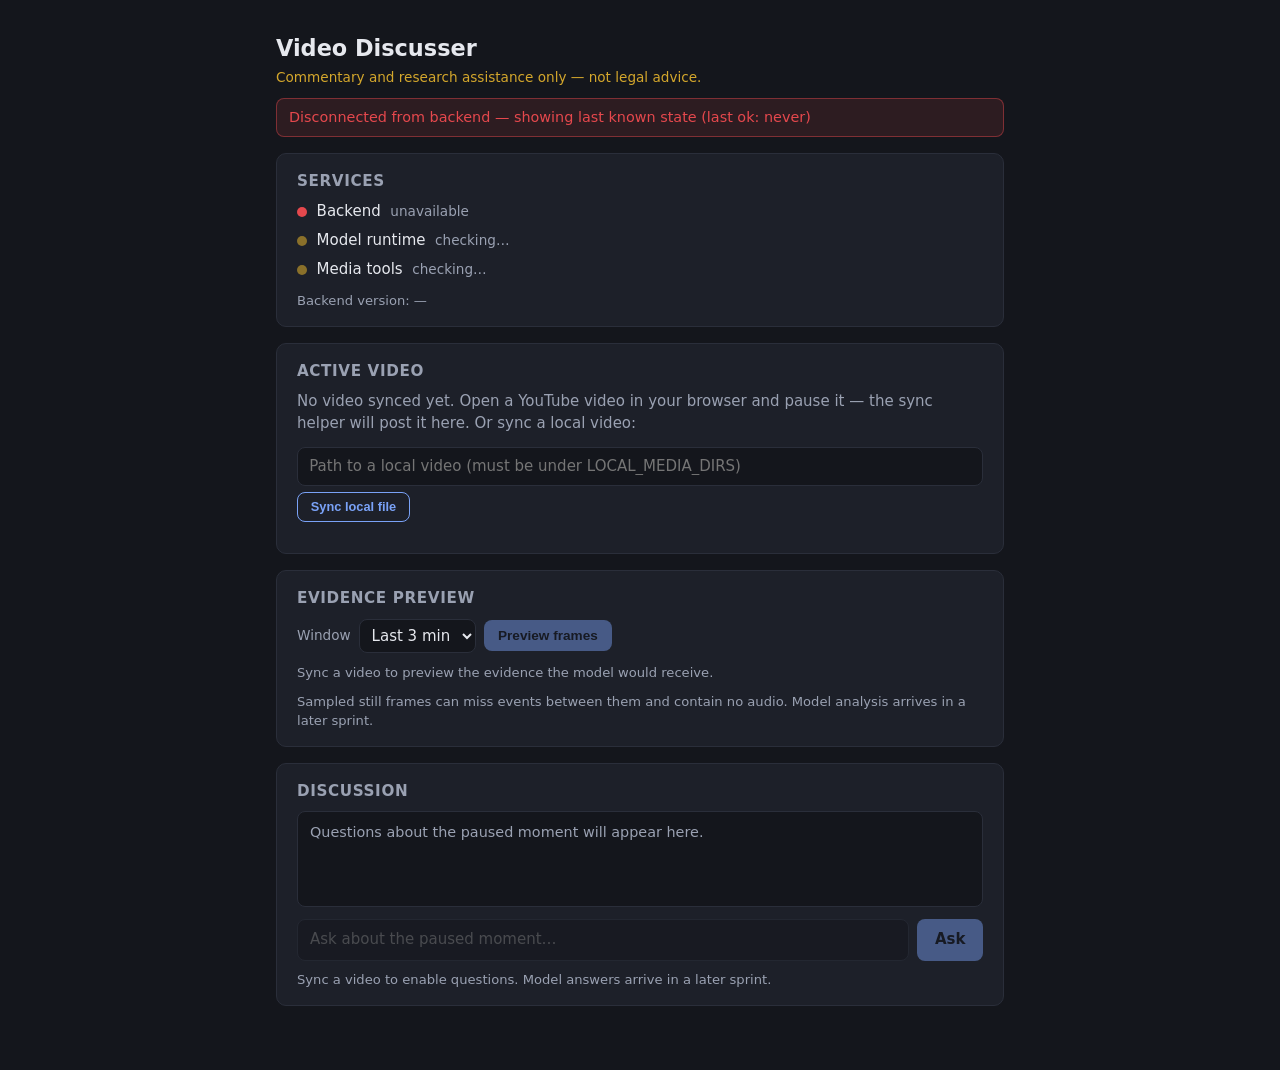
==== app/static/index.html @ b6b4ce69 "Sprint 8: evidence preview UI — local-file sync, /api/evidence/preview, thumbnails, stale-snapshot m" ====
<!DOCTYPE html>
<html lang="en">
<head>
  <meta charset="utf-8">
  <meta name="viewport" content="width=device-width, initial-scale=1">
  <title>Video Discusser</title>
  <link rel="stylesheet" href="styles.css">
</head>
<body>
  <main class="shell">
    <header>
      <h1>Video Discusser</h1>
      <p class="notice">Commentary and research assistance only — not legal advice.</p>
      <p id="conn-banner" class="banner hidden" role="status">
        Disconnected — showing last known state
      </p>
    </header>

    <section class="card" aria-labelledby="services-h">
      <h2 id="services-h">Services</h2>
      <ul class="services">
        <li>
          <span id="dot-backend" class="dot dot-pending" aria-hidden="true"></span>
          Backend
          <span id="svc-backend" class="svc-state">checking…</span>
        </li>
        <li>
          <span id="dot-inference" class="dot dot-pending" aria-hidden="true"></span>
          Model runtime
          <span id="svc-inference" class="svc-state">checking…</span>
        </li>
        <li>
          <span id="dot-media" class="dot dot-pending" aria-hidden="true"></span>
          Media tools
          <span id="svc-media" class="svc-state">checking…</span>
        </li>
      </ul>
      <p class="meta">Backend version: <span id="backend-version">—</span></p>
    </section>

    <section class="card" aria-labelledby="video-h">
      <h2 id="video-h">Active video</h2>
      <div id="video-empty" class="empty">
        No video synced yet. Open a YouTube video in your browser and pause it —
        the sync helper will post it here. Or sync a local video:
      </div>
      <dl id="video-details" class="kv hidden">
        <dt>Video ID</dt>
        <dd id="video-id">—</dd>
        <dt>Pause timestamp</dt>
        <dd id="video-ts">—</dd>
        <dt>Last sync</dt>
        <dd id="video-updated">—</dd>
        <dt>Sync source</dt>
        <dd id="video-source">—</dd>
        <dt>Revision</dt>
        <dd id="video-revision">—</dd>
      </dl>
      <div class="local-sync">
        <input id="local-path-input" type="text" maxlength="1024"
               placeholder="Path to a local video (must be under LOCAL_MEDIA_DIRS)">
        <button id="local-sync-button" type="button">Sync local file</button>
        <p id="local-sync-status" class="meta" role="status"></p>
      </div>
    </section>

    <section class="card" aria-labelledby="preview-h">
      <h2 id="preview-h">Evidence preview</h2>
      <div class="preview-controls">
        <label for="window-select">Window</label>
        <select id="window-select">
          <option value="30">Last 30 s</option>
          <option value="60">Last 60 s</option>
          <option value="180" selected>Last 3 min</option>
        </select>
        <button id="preview-button" type="button" disabled>Preview frames</button>
      </div>
      <p id="preview-stage" class="meta" role="status">
        Sync a video to preview the evidence the model would receive.
      </p>
      <p id="preview-window" class="meta hidden"></p>
      <div id="frames-strip" class="frames-strip" aria-live="polite"></div>
      <p id="preview-stale" class="stale-note hidden"></p>
      <p id="preview-warning" class="meta hidden"></p>
      <p class="meta">Sampled still frames can miss events between them and
      contain no audio. Model analysis arrives in a later sprint.</p>
    </section>

    <section class="card" aria-labelledby="chat-h">
      <h2 id="chat-h">Discussion</h2>
      <div id="chat-log" class="chat-log empty" aria-live="polite">
        Questions about the paused moment will appear here.
      </div>
      <form id="chat-form" autocomplete="off">
        <!-- maxlength mirrors the server's MAX_QUESTION_CHARS default; the
             server remains the enforcement point. -->
        <input id="question-input" type="text" maxlength="2000"
               placeholder="Ask about the paused moment…" disabled>
        <button id="ask-button" type="submit" disabled>Ask</button>
      </form>
      <p id="chat-hint" class="meta">Sync a video to enable questions. Model
      answers arrive in a later sprint.</p>
    </section>
  </main>
  <!-- Version query busts aggressive caches; the backend also sends
       Cache-Control: no-cache (see NoCacheStaticFiles). -->
  <script src="app.js?v=8b"></script>
</body>
</html>
---- app/static/styles.css ----
:root {
  color-scheme: dark;
  --bg: #14161c;
  --card: #1d2029;
  --border: #2a2e3a;
  --text: #e6e8ee;
  --muted: #9aa1b2;
  --ok: #4cc38a;
  --bad: #e5484d;
  --warn: #d4a72c;
  --idle: #6b7280;
  --accent: #7aa2f7;
}

* { box-sizing: border-box; }

body {
  margin: 0;
  font-family: "Segoe UI", system-ui, sans-serif;
  background: var(--bg);
  color: var(--text);
  font-size: 15px;
  line-height: 1.45;
}

.shell {
  max-width: 760px;
  margin: 0 auto;
  padding: 2rem 1rem 4rem;
  display: grid;
  gap: 1rem;
}

h1 { font-size: 1.4rem; margin: 0 0 0.25rem; }
h2 {
  font-size: 0.95rem;
  margin: 0 0 0.6rem;
  color: var(--muted);
  font-weight: 600;
  text-transform: uppercase;
  letter-spacing: 0.04em;
}

.notice { color: var(--warn); font-size: 0.85rem; margin: 0; }

.banner {
  margin: 0.6rem 0 0;
  padding: 0.5rem 0.75rem;
  border-radius: 8px;
  background: rgba(229, 72, 77, 0.12);
  border: 1px solid rgba(229, 72, 77, 0.45);
  color: var(--bad);
  font-size: 0.9rem;
}

.card {
  background: var(--card);
  border: 1px solid var(--border);
  border-radius: 10px;
  padding: 1rem 1.25rem;
}

/* --- Services ------------------------------------------------------------ */

.services {
  list-style: none;
  margin: 0;
  padding: 0;
  display: grid;
  gap: 0.45rem;
}

.services li {
  display: flex;
  align-items: center;
  gap: 0.6rem;
}

.dot {
  width: 10px;
  height: 10px;
  border-radius: 50%;
  background: var(--idle);
  flex: none;
}

.dot-ok { background: var(--ok); }
.dot-unavailable { background: var(--bad); }
.dot-not_configured { background: var(--warn); }
.dot-unknown { background: var(--idle); }
.dot-pending { background: var(--warn); opacity: 0.6; }

.svc-state { color: var(--muted); font-size: 0.85rem; }

/* --- Key/value video details --------------------------------------------- */

.kv {
  display: grid;
  grid-template-columns: max-content 1fr;
  gap: 0.3rem 1.25rem;
  margin: 0;
}

.kv dt { color: var(--muted); }
.kv dd { margin: 0; font-variant-numeric: tabular-nums; overflow-wrap: anywhere; }

.empty { color: var(--muted); }

.meta { color: var(--muted); font-size: 0.82rem; margin: 0.6rem 0 0; }

/* --- Discussion ------------------------------------------------------------ */

.chat-log {
  background: var(--bg);
  border: 1px solid var(--border);
  border-radius: 8px;
  min-height: 96px;
  max-height: 240px;
  overflow-y: auto;
  padding: 0.6rem 0.75rem;
  font-size: 0.9rem;
  display: grid;
  gap: 0.45rem;
  align-content: start;
}

.chat-msg { overflow-wrap: anywhere; }
.chat-msg .who { color: var(--accent); font-weight: 600; }
.chat-msg.system .who { color: var(--warn); }
.chat-msg.system { color: var(--muted); }

#chat-form {
  display: flex;
  gap: 0.5rem;
  margin-top: 0.75rem;
}

#question-input {
  flex: 1;
  background: var(--bg);
  color: var(--text);
  border: 1px solid var(--border);
  border-radius: 8px;
  padding: 0.55rem 0.75rem;
  font: inherit;
}

#question-input:focus-visible {
  outline: 2px solid var(--accent);
  outline-offset: 1px;
}

#question-input:disabled { opacity: 0.5; }

#ask-button {
  background: var(--accent);
  border: none;
  border-radius: 8px;
  color: #10131c;
  font: inherit;
  font-weight: 600;
  padding: 0.55rem 1.1rem;
  cursor: pointer;
}

#ask-button:disabled { opacity: 0.45; cursor: not-allowed; }

/* --- Evidence preview ------------------------------------------------------ */

.preview-controls {
  display: flex;
  align-items: center;
  gap: 0.5rem;
  flex-wrap: wrap;
}

.preview-controls label { color: var(--muted); font-size: 0.85rem; }

#window-select {
  background: var(--bg);
  color: var(--text);
  border: 1px solid var(--border);
  border-radius: 8px;
  padding: 0.4rem 0.5rem;
  font: inherit;
}

#preview-button {
  background: var(--accent);
  border: none;
  border-radius: 8px;
  color: #10131c;
  font: 600 0.85rem "Segoe UI", sans-serif;
  padding: 0.5rem 0.9rem;
  cursor: pointer;
}

#preview-button:disabled { opacity: 0.45; cursor: not-allowed; }

.frames-strip {
  display: flex;
  gap: 0.6rem;
  flex-wrap: wrap;
  margin-top: 0.75rem;
}

.frames-strip:empty { display: none; }

.frames-strip figure {
  margin: 0;
  width: 132px;
  background: var(--bg);
  border: 1px solid var(--border);
  border-radius: 8px;
  overflow: hidden;
}

.frames-strip img {
  display: block;
  width: 130px;
  height: auto;
  background: #000;
}

.frames-strip figcaption {
  font-size: 0.75rem;
  color: var(--muted);
  padding: 0.25rem 0.4rem;
  font-variant-numeric: tabular-nums;
}

.frames-strip figcaption a { color: var(--accent); text-decoration: none; }
.frames-strip figcaption a:hover { text-decoration: underline; }

.stale-note {
  color: var(--warn);
  font-size: 0.85rem;
  margin: 0.5rem 0 0;
}

.preview-error { color: var(--bad); }

/* --- Local-file sync row ------------------------------------------------------ */

.local-sync { margin-top: 0.75rem; display: grid; gap: 0.35rem; }

.local-sync input {
  width: 100%;
  background: var(--bg);
  color: var(--text);
  border: 1px solid var(--border);
  border-radius: 8px;
  padding: 0.5rem 0.7rem;
  font: inherit;
}

#local-sync-button {
  justify-self: start;
  background: transparent;
  color: var(--accent);
  border: 1px solid var(--accent);
  border-radius: 8px;
  font: 600 0.8rem "Segoe UI", sans-serif;
  padding: 0.4rem 0.8rem;
  cursor: pointer;
}

/* --- Utilities ------------------------------------------------------------- */

.hidden { display: none !important; }

@media (max-width: 540px) {
  .kv { grid-template-columns: 1fr; }
  .kv dt { margin-top: 0.3rem; }
}
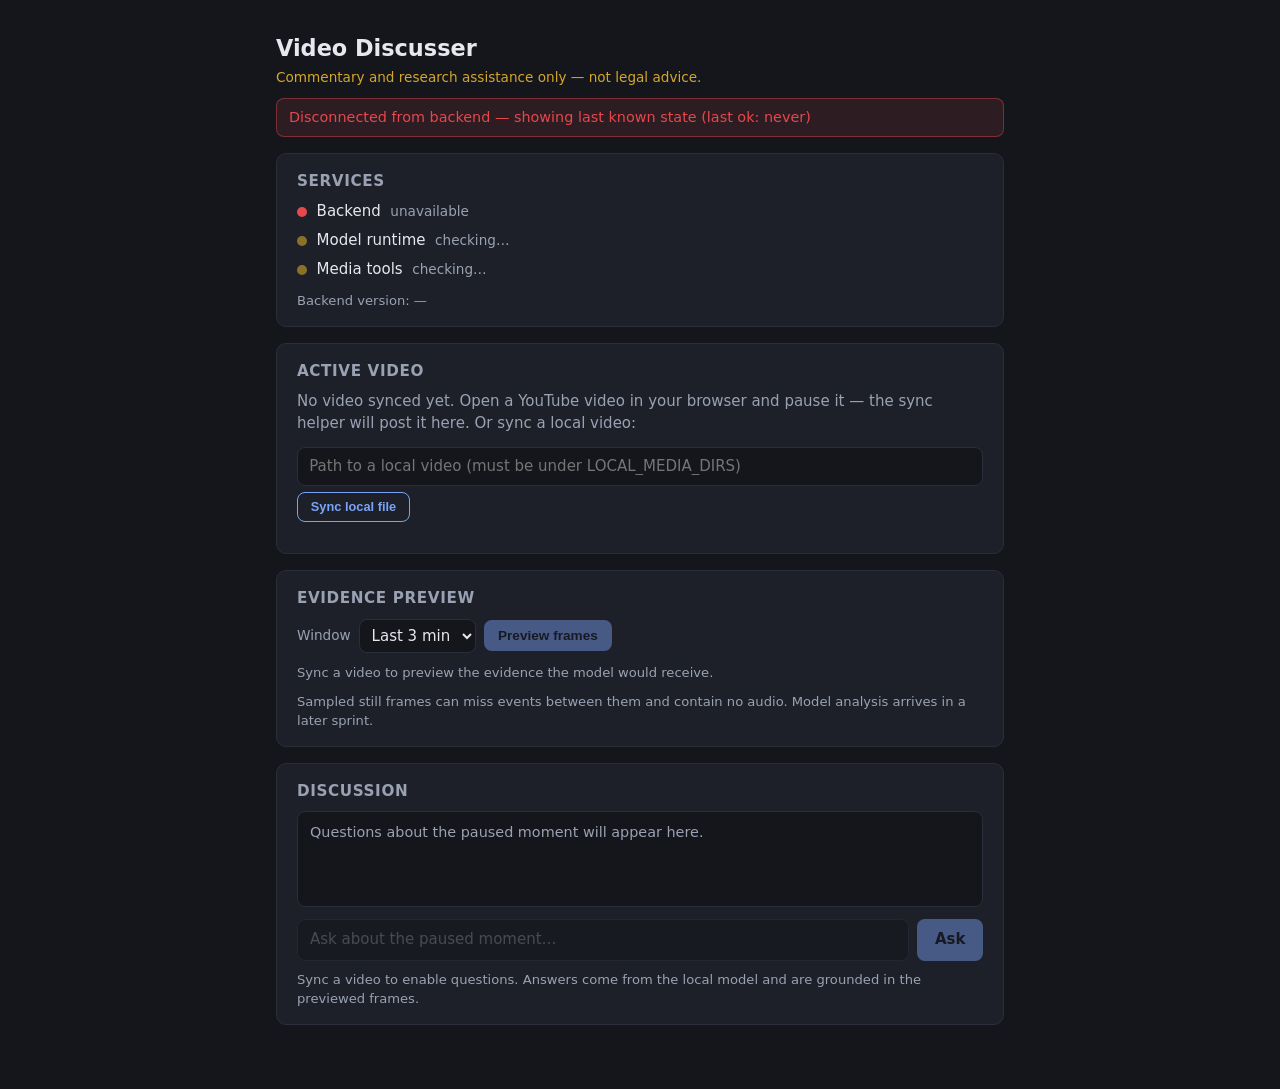
==== commit 8d1807f4: "Sprint 10: discussion orchestration — evidence-aware prompting, POST /api/discuss, dashboard chat, l" ====
--- a/app/static/index.html
+++ b/app/static/index.html
@@ -98,12 +98,12 @@
                placeholder="Ask about the paused moment…" disabled>
         <button id="ask-button" type="submit" disabled>Ask</button>
       </form>
-      <p id="chat-hint" class="meta">Sync a video to enable questions. Model
-      answers arrive in a later sprint.</p>
+      <p id="chat-hint" class="meta">Sync a video to enable questions. Answers
+      come from the local model and are grounded in the previewed frames.</p>
     </section>
   </main>
   <!-- Version query busts aggressive caches; the backend also sends
        Cache-Control: no-cache (see NoCacheStaticFiles). -->
-  <script src="app.js?v=8b"></script>
+  <script src="app.js?v=10"></script>
 </body>
 </html>
--- a/app/static/styles.css
+++ b/app/static/styles.css
@@ -128,6 +128,8 @@
 .chat-msg .who { color: var(--accent); font-weight: 600; }
 .chat-msg.system .who { color: var(--warn); }
 .chat-msg.system { color: var(--muted); }
+.chat-msg.discusser .who { color: var(--ok); }
+.chat-msg.discusser { white-space: pre-wrap; }
 
 #chat-form {
   display: flex;
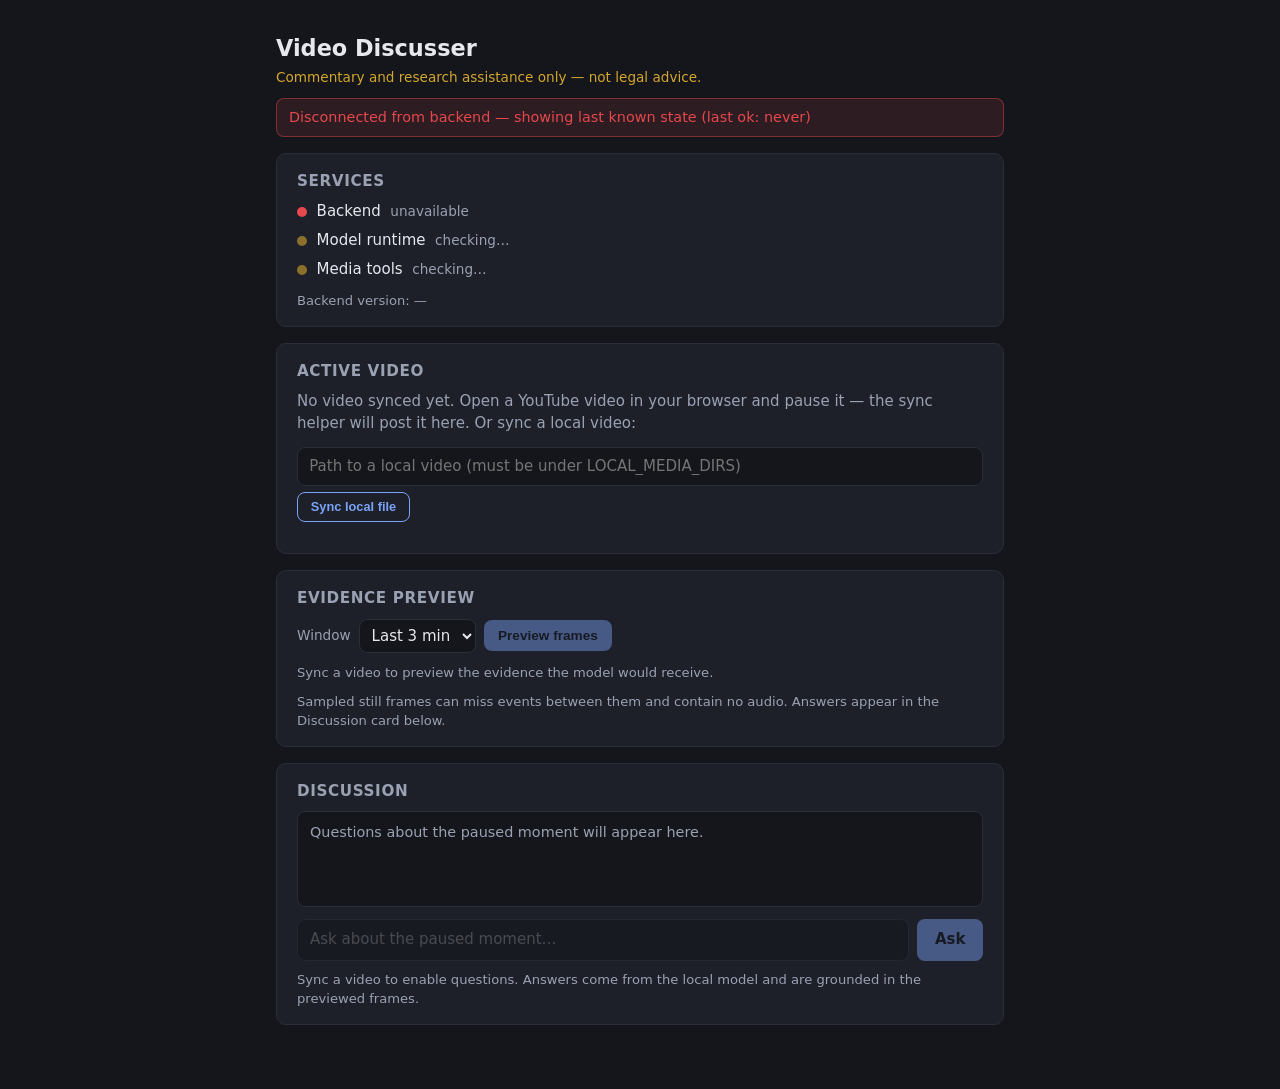
==== commit a0466c17: "Sprint 14: trust UI — structured answer sections, per-answer disclaimer, copy action, legal-caution " ====
--- a/app/static/index.html
+++ b/app/static/index.html
@@ -83,7 +83,7 @@
       <p id="preview-stale" class="stale-note hidden"></p>
       <p id="preview-warning" class="meta hidden"></p>
       <p class="meta">Sampled still frames can miss events between them and
-      contain no audio. Model analysis arrives in a later sprint.</p>
+      contain no audio. Answers appear in the Discussion card below.</p>
     </section>
 
     <section class="card" aria-labelledby="chat-h">
--- a/app/static/styles.css
+++ b/app/static/styles.css
@@ -129,7 +129,58 @@
 .chat-msg.system .who { color: var(--warn); }
 .chat-msg.system { color: var(--muted); }
 .chat-msg.discusser .who { color: var(--ok); }
-.chat-msg.discusser { white-space: pre-wrap; }
+
+/* --- Structured answers (Sprint 14) ---------------------------------------- */
+
+.answer-header {
+  display: flex;
+  align-items: center;
+  justify-content: space-between;
+  gap: 0.5rem;
+}
+
+.copy-button {
+  background: transparent;
+  border: 1px solid var(--border);
+  border-radius: 6px;
+  color: var(--muted);
+  font: 600 10px "Segoe UI", sans-serif;
+  padding: 2px 8px;
+  cursor: pointer;
+}
+
+.copy-button:hover { color: var(--text); border-color: var(--muted); }
+
+.answer-section-body { white-space: pre-wrap; font-size: 0.9rem; }
+
+.answer-section {
+  border-left: 3px solid var(--border);
+  padding: 0.15rem 0 0.15rem 0.6rem;
+  margin-top: 0.45rem;
+}
+
+.answer-section-title {
+  font-size: 0.7rem;
+  text-transform: uppercase;
+  letter-spacing: 0.04em;
+  color: var(--muted);
+  font-weight: 600;
+}
+
+/* Interpretation is clearly separated from what was actually seen. */
+.section-interpretation { border-left-color: var(--warn); }
+.section-interpretation .answer-section-title { color: var(--warn); }
+
+.section-unknowns .answer-section-body { color: var(--muted); }
+
+.answer-footer {
+  margin-top: 0.55rem;
+  font-size: 0.72rem;
+  color: var(--muted);
+  font-style: italic;
+  border-top: 1px solid var(--border);
+  padding-top: 0.35rem;
+}
 
 #chat-form {
   display: flex;
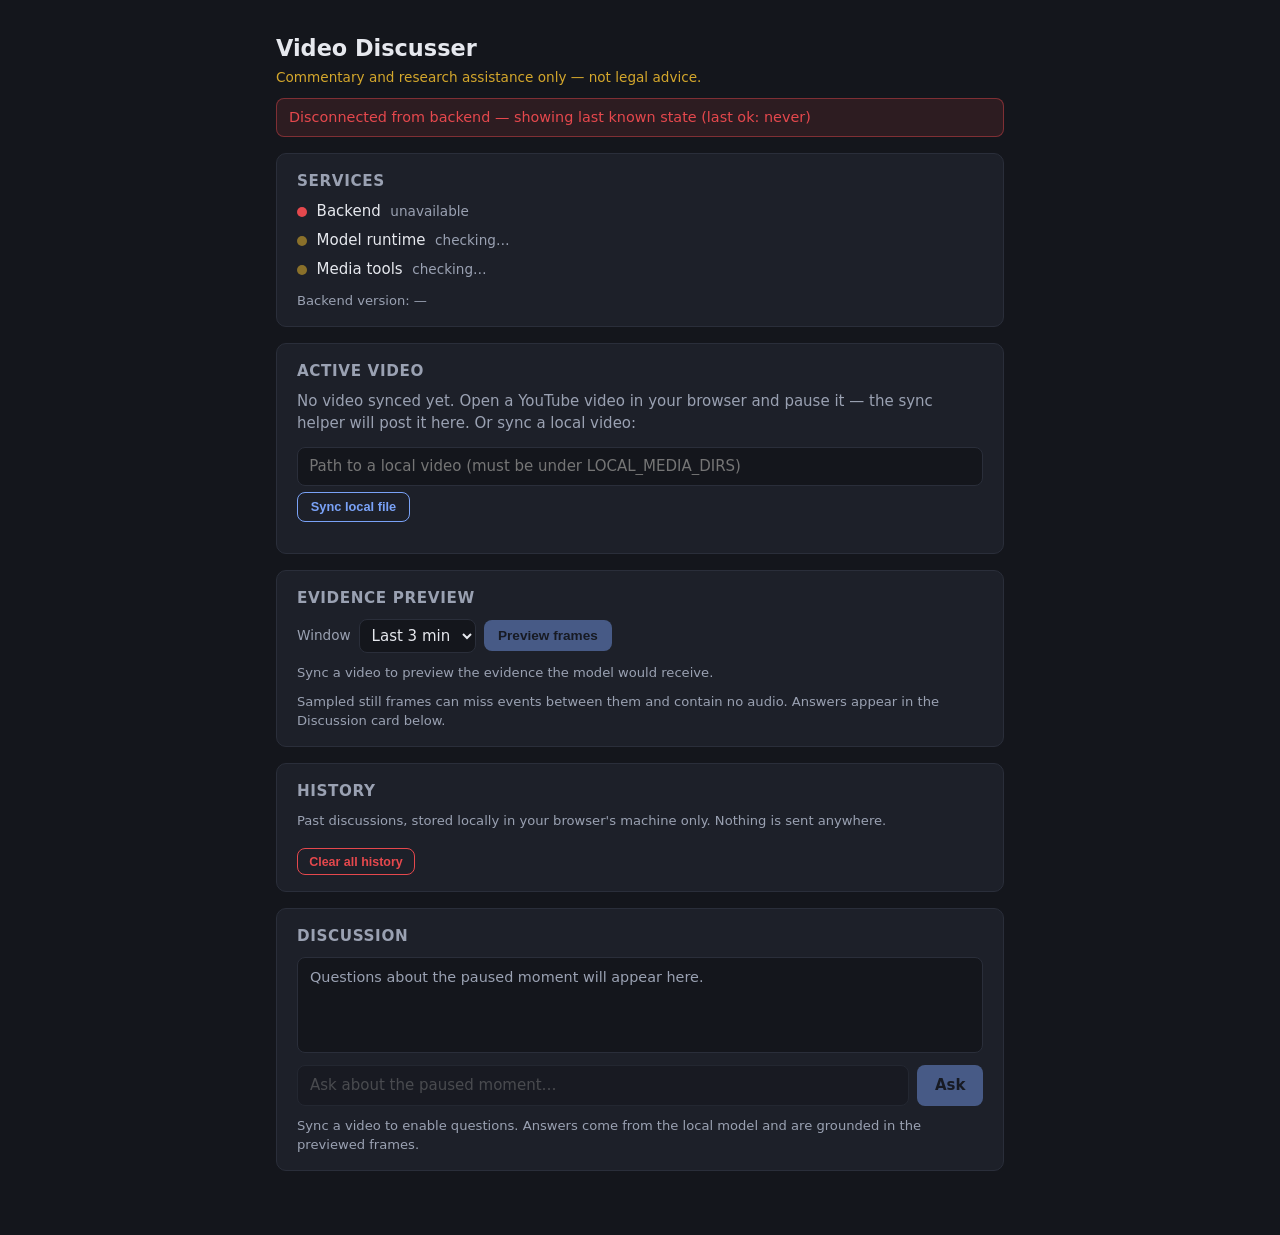
==== commit ad312119: "Sprint 15: session persistence — versioned SQLite store, history API with cache-eligible deletion, d" ====
--- a/app/static/index.html
+++ b/app/static/index.html
@@ -86,6 +86,20 @@
       contain no audio. Answers appear in the Discussion card below.</p>
     </section>
 
+    <section class="card" aria-labelledby="history-h">
+      <h2 id="history-h">History</h2>
+      <p class="meta">Past discussions, stored locally in your browser's
+      machine only. Nothing is sent anywhere.</p>
+      <div id="history-list" class="history-list" aria-live="polite"></div>
+      <div id="history-detail" class="history-detail hidden"></div>
+      <div class="history-actions">
+        <button id="history-clear-button" type="button" class="danger-button">
+          Clear all history
+        </button>
+        <span id="history-status" class="meta" role="status"></span>
+      </div>
+    </section>
+
     <section class="card" aria-labelledby="chat-h">
       <h2 id="chat-h">Discussion</h2>
       <div id="chat-log" class="chat-log empty" aria-live="polite">
@@ -104,6 +118,6 @@
   </main>
   <!-- Version query busts aggressive caches; the backend also sends
        Cache-Control: no-cache (see NoCacheStaticFiles). -->
-  <script src="app.js?v=10"></script>
+  <script src="app.js?v=15"></script>
 </body>
 </html>
--- a/app/static/styles.css
+++ b/app/static/styles.css
@@ -318,6 +318,85 @@
   cursor: pointer;
 }
 
+/* --- History (Sprint 15) ----------------------------------------------------- */
+
+.history-list { display: grid; gap: 0.4rem; margin-top: 0.5rem; }
+
+.history-row { display: flex; align-items: stretch; gap: 0.4rem; }
+
+.history-open {
+  flex: 1;
+  display: flex;
+  flex-direction: column;
+  align-items: flex-start;
+  gap: 0.1rem;
+  background: var(--bg);
+  border: 1px solid var(--border);
+  border-radius: 8px;
+  padding: 0.5rem 0.7rem;
+  cursor: pointer;
+  text-align: left;
+}
+
+.history-open:hover { border-color: var(--muted); }
+
+.history-title { color: var(--text); font-size: 0.9rem; font-weight: 600; }
+.history-meta { color: var(--muted); font-size: 0.75rem; }
+
+.history-delete {
+  background: transparent;
+  border: 1px solid var(--border);
+  border-radius: 8px;
+  color: var(--muted);
+  padding: 0 0.6rem;
+  cursor: pointer;
+  font-size: 0.85rem;
+}
+
+.history-delete:hover { color: var(--bad); border-color: var(--bad); }
+
+.history-detail {
+  margin-top: 0.6rem;
+  background: var(--bg);
+  border: 1px solid var(--border);
+  border-radius: 8px;
+  padding: 0.6rem 0.75rem;
+  display: grid;
+  gap: 0.5rem;
+  max-height: 260px;
+  overflow-y: auto;
+}
+
+.history-detail-heading {
+  font-size: 0.8rem;
+  color: var(--muted);
+  border-bottom: 1px solid var(--border);
+  padding-bottom: 0.3rem;
+}
+
+.history-message .history-message-who {
+  font-size: 0.72rem;
+  color: var(--muted);
+}
+
+.history-message.role-answer .history-message-who { color: var(--ok); }
+.history-message .history-message-body {
+  font-size: 0.85rem;
+  white-space: pre-wrap;
+}
+
+.history-actions { margin-top: 0.6rem; display: flex; align-items: center; gap: 0.6rem; }
+
+.danger-button {
+  background: transparent;
+  border: 1px solid var(--bad);
+  border-radius: 8px;
+  color: var(--bad);
+  font: 600 0.78rem "Segoe UI", sans-serif;
+  padding: 0.35rem 0.7rem;
+  cursor: pointer;
+}
+
 /* --- Utilities ------------------------------------------------------------- */
 
 .hidden { display: none !important; }
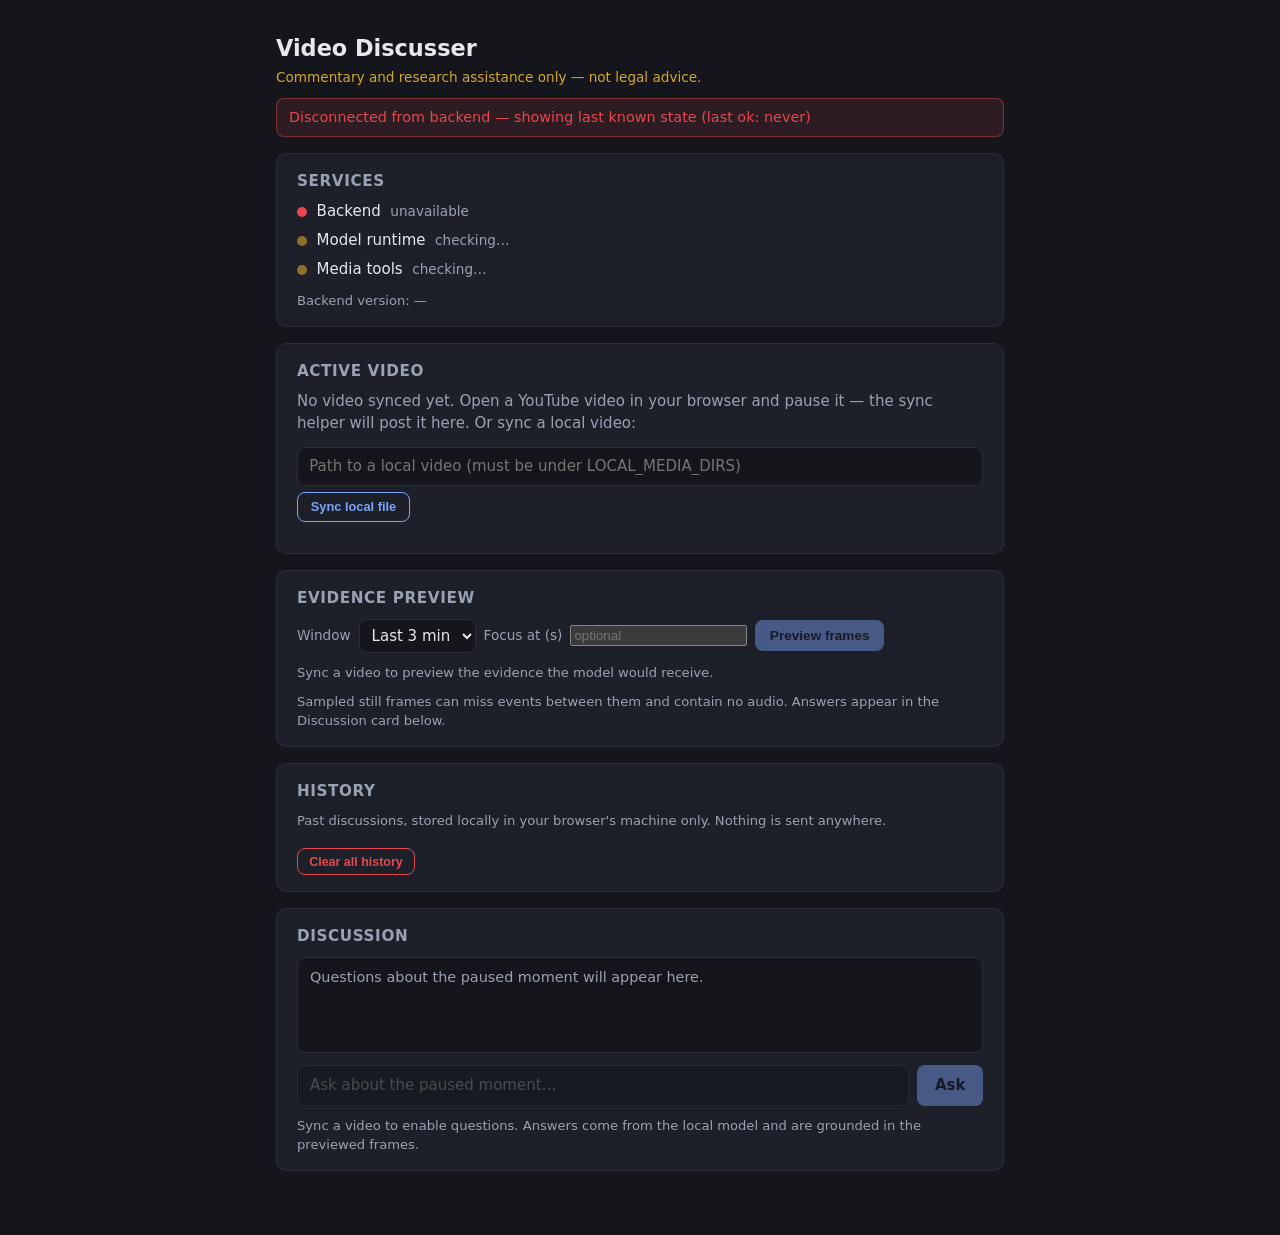
==== commit 89d171e9: "Sprint 19 (pulled forward): focused re-sampling — centered planner, focus_seconds on discuss/preview" ====
--- a/app/static/index.html
+++ b/app/static/index.html
@@ -73,12 +73,15 @@
           <option value="60">Last 60 s</option>
           <option value="180" selected>Last 3 min</option>
         </select>
+        <label for="focus-input" title="Re-center sampling on this moment instead of the pause">Focus at (s)</label>
+        <input id="focus-input" type="number" min="0" step="0.1" placeholder="optional">
         <button id="preview-button" type="button" disabled>Preview frames</button>
       </div>
       <p id="preview-stage" class="meta" role="status">
         Sync a video to preview the evidence the model would receive.
       </p>
       <p id="preview-window" class="meta hidden"></p>
+      <p id="preview-transcript" class="meta hidden"></p>
       <div id="frames-strip" class="frames-strip" aria-live="polite"></div>
       <p id="preview-stale" class="stale-note hidden"></p>
       <p id="preview-warning" class="meta hidden"></p>
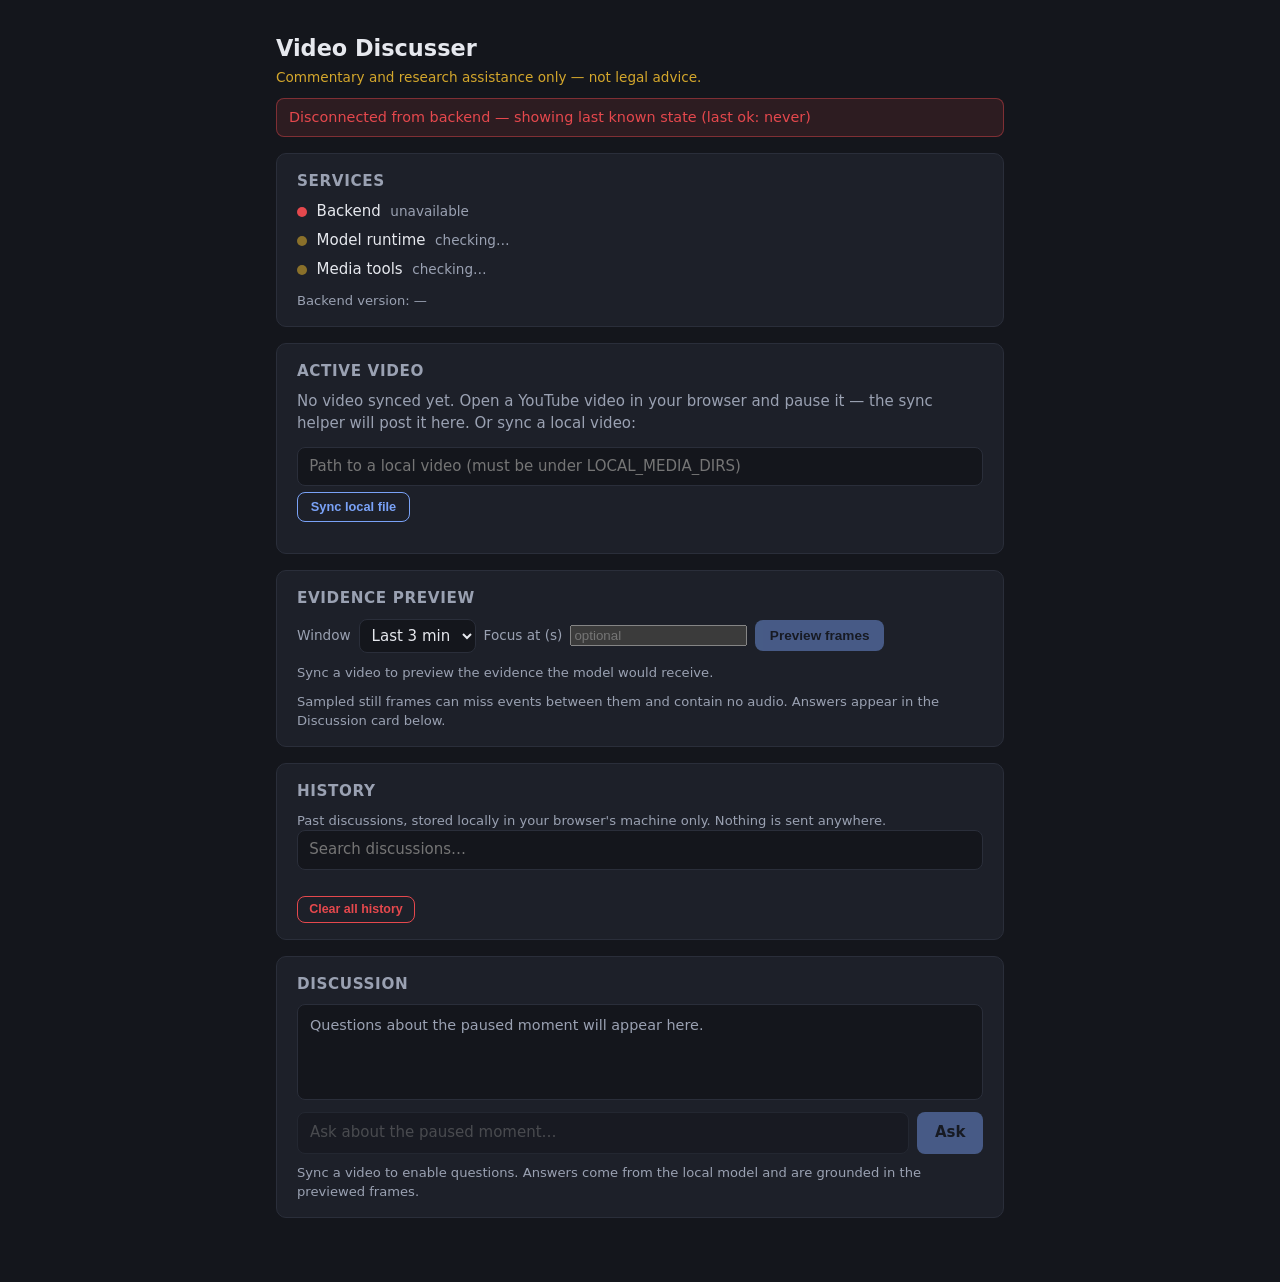
==== commit c4b2eab3: "Sprint 20: session library — searchable history, Markdown export, retention control (sessions schema" ====
--- a/app/static/index.html
+++ b/app/static/index.html
@@ -93,6 +93,8 @@
       <h2 id="history-h">History</h2>
       <p class="meta">Past discussions, stored locally in your browser's
       machine only. Nothing is sent anywhere.</p>
+      <input id="history-search" type="text" maxlength="200"
+             placeholder="Search discussions…" class="history-search">
       <div id="history-list" class="history-list" aria-live="polite"></div>
       <div id="history-detail" class="history-detail hidden"></div>
       <div class="history-actions">
--- a/app/static/styles.css
+++ b/app/static/styles.css
@@ -320,6 +320,29 @@
 
 /* --- History (Sprint 15) ----------------------------------------------------- */
 
+.history-search {
+  width: 100%;
+  background: var(--bg);
+  color: var(--text);
+  border: 1px solid var(--border);
+  border-radius: 8px;
+  padding: 0.5rem 0.7rem;
+  font: inherit;
+  margin-bottom: 0.5rem;
+}
+
+.history-export {
+  background: transparent;
+  border: 1px solid var(--accent);
+  border-radius: 6px;
+  color: var(--accent);
+  font: 600 10px "Segoe UI", sans-serif;
+  padding: 2px 8px;
+  cursor: pointer;
+  text-decoration: none;
+}
+
+
 .history-list { display: grid; gap: 0.4rem; margin-top: 0.5rem; }
 
 .history-row { display: flex; align-items: stretch; gap: 0.4rem; }
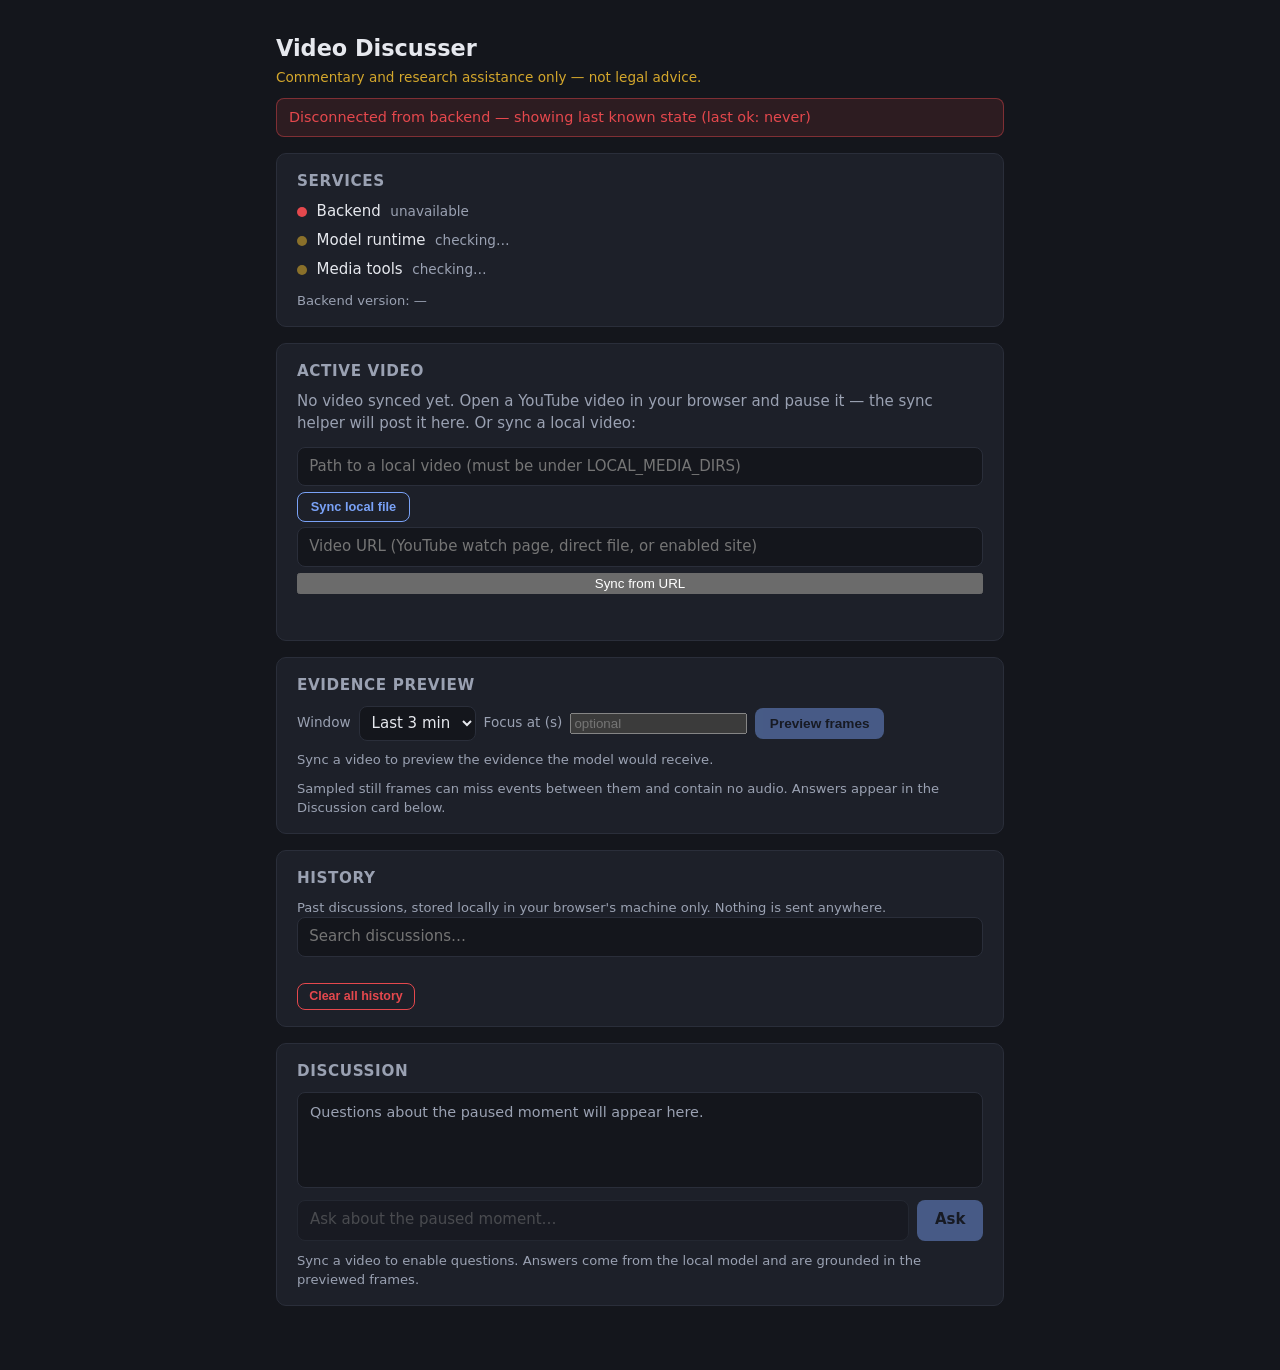
==== commit 85ea0ded: "Sprint 21 (pulled forward): additional source integrations — DirectUrlSource, /api/sync/url dispatch" ====
--- a/app/static/index.html
+++ b/app/static/index.html
@@ -60,6 +60,10 @@
         <input id="local-path-input" type="text" maxlength="1024"
                placeholder="Path to a local video (must be under LOCAL_MEDIA_DIRS)">
         <button id="local-sync-button" type="button">Sync local file</button>
+        <input id="url-input" type="text" maxlength="2048"
+               placeholder="Video URL (YouTube watch page, direct file, or enabled site)">
+        <button id="url-sync-button" type="button">Sync from URL</button>
+        <p id="url-sync-status" class="meta" role="status"></p>
         <p id="local-sync-status" class="meta" role="status"></p>
       </div>
     </section>
